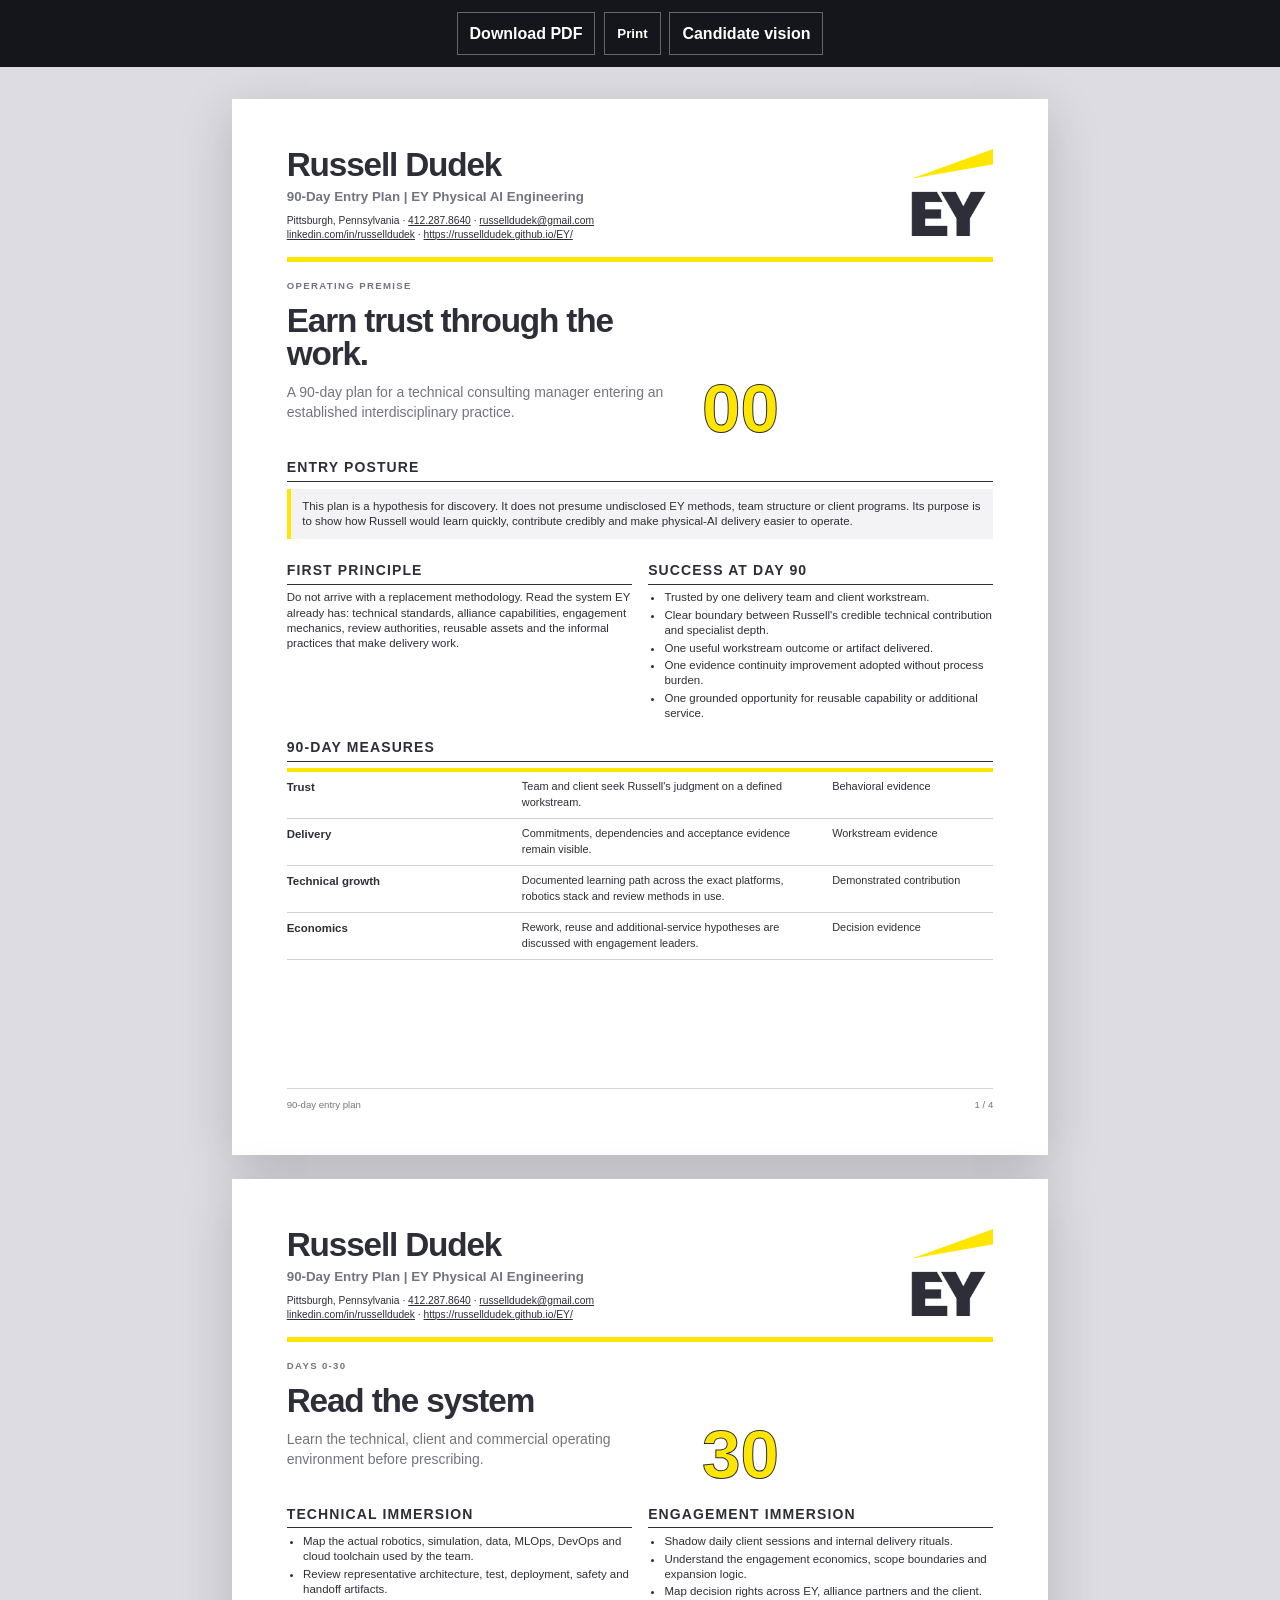
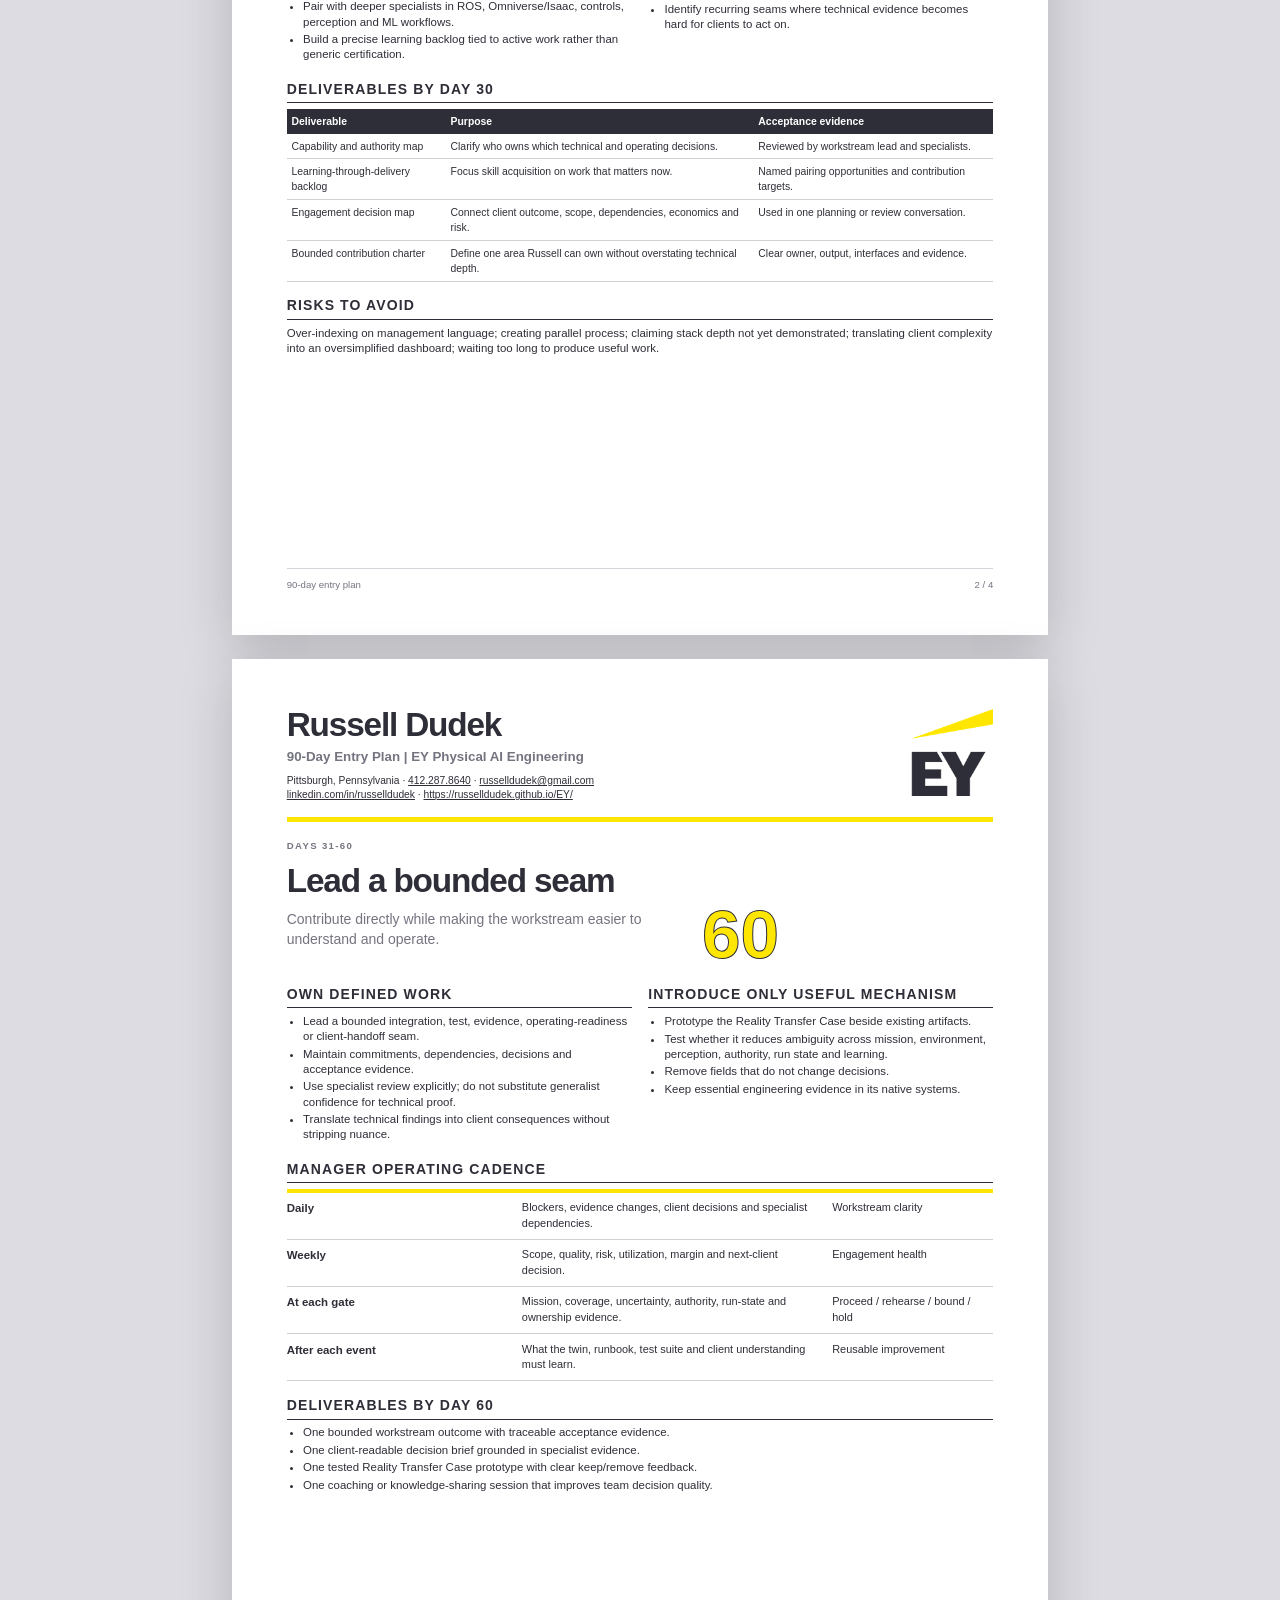
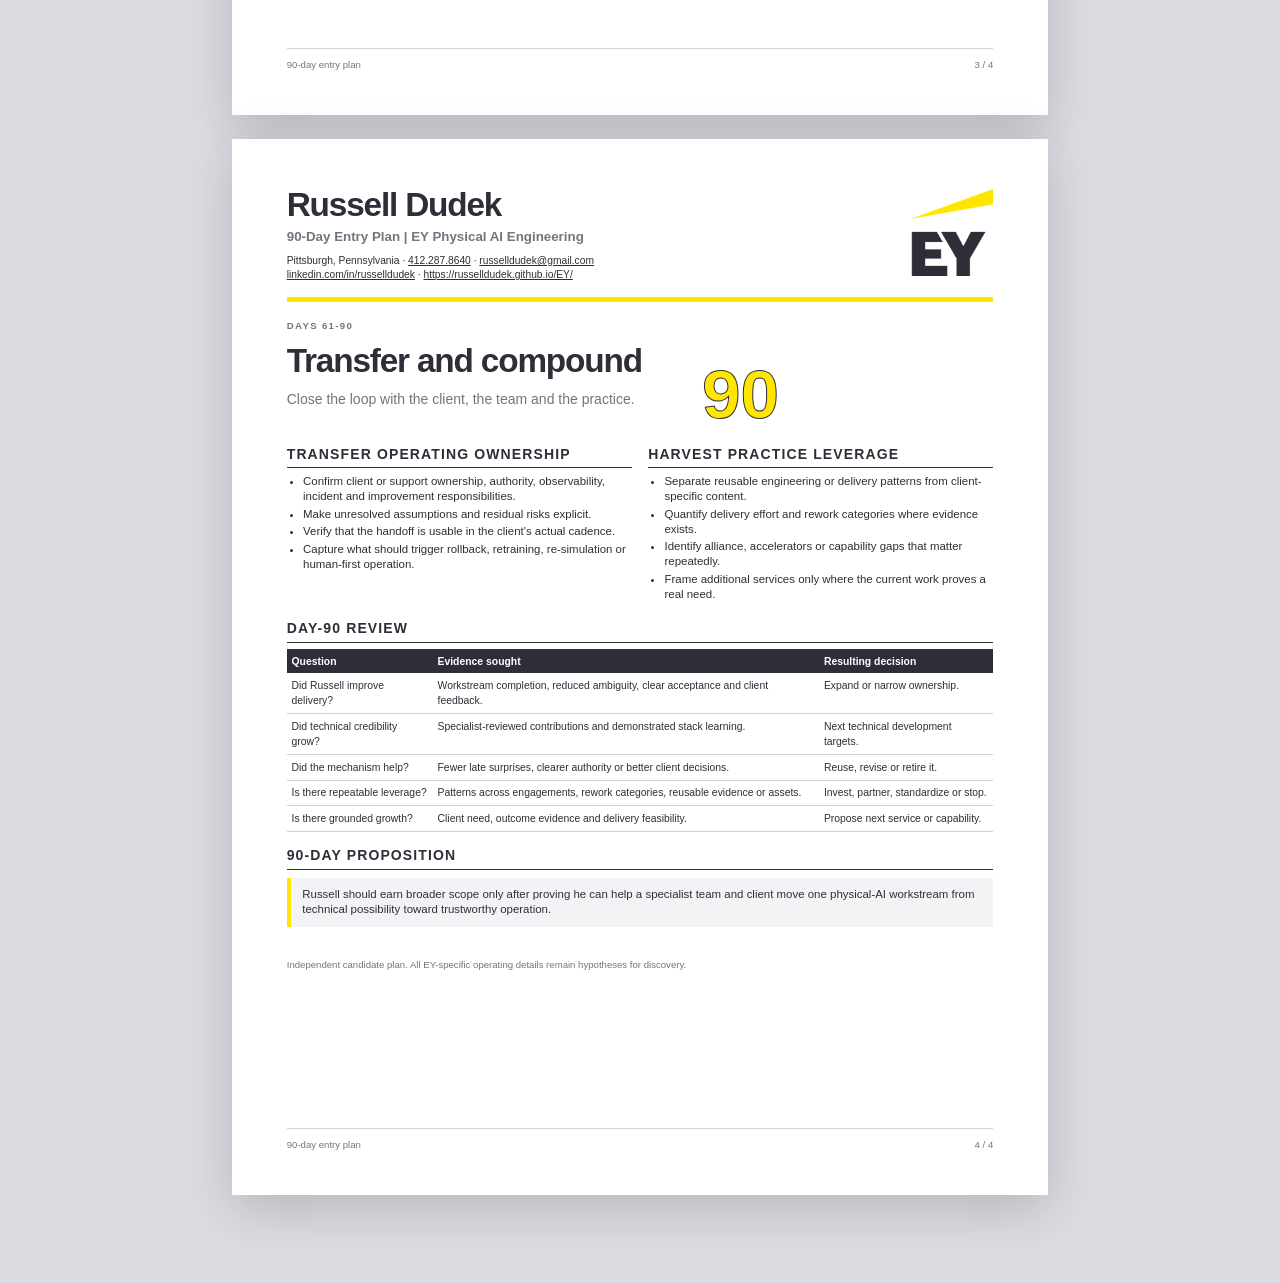
==== 90-day-plan.html @ 1c240300 "Add EY 90-day entry plan" ====
<!doctype html><html lang="en"><head><meta charset="utf-8"><meta name="author" content="Russell Dudek"><meta name="viewport" content="width=device-width,initial-scale=1"><title>EY Physical AI 90-Day Entry Plan</title><link rel="stylesheet" href="styles.css"></head><body class="document-body"><div class="document-actions"><a href="docs/Russell-Dudek-EY-90-Day-Plan.pdf">Download PDF</a><button onclick="window.print()">Print</button><a href="index.html">Candidate vision</a></div><main class="document-shell"><section class="document-page report-page"><header class="doc-header"><div><div class="doc-name">Russell Dudek</div><div class="doc-identity">90-Day Entry Plan | EY Physical AI Engineering</div><div class="doc-contact">Pittsburgh, Pennsylvania · <a href="tel:+14122878640">412.287.8640</a> · <a href="mailto:russelldudek@gmail.com">russelldudek@gmail.com</a><br><a href="https://www.linkedin.com/in/russelldudek">linkedin.com/in/russelldudek</a> · <a href="https://russelldudek.github.io/EY/">https://russelldudek.github.io/EY/</a></div></div><img class="doc-logo" src="assets/brand/ey-logo-crop.svg" alt="EY"></header>
<div class="doc-kicker">Operating premise</div><div class="report-hero"><div><h1 class="doc-title">Earn trust through the work.</h1><p class="doc-subtitle">A 90-day plan for a technical consulting manager entering an established interdisciplinary practice.</p></div><div class="report-number">00</div></div>
<div class="doc-section"><h2>Entry posture</h2><div class="doc-highlight"><p>This plan is a hypothesis for discovery. It does not presume undisclosed EY methods, team structure or client programs. Its purpose is to show how Russell would learn quickly, contribute credibly and make physical-AI delivery easier to operate.</p></div></div>
<div class="doc-grid-2"><div class="doc-section"><h2>First principle</h2><p>Do not arrive with a replacement methodology. Read the system EY already has: technical standards, alliance capabilities, engagement mechanics, review authorities, reusable assets and the informal practices that make delivery work.</p></div><div class="doc-section"><h2>Success at day 90</h2><ul><li>Trusted by one delivery team and client workstream.</li><li>Clear boundary between Russell's credible technical contribution and specialist depth.</li><li>One useful workstream outcome or artifact delivered.</li><li>One evidence continuity improvement adopted without process burden.</li><li>One grounded opportunity for reusable capability or additional service.</li></ul></div></div>
<div class="doc-section"><h2>90-day measures</h2><div class="matrix"><div class="matrix-row"><strong>Trust</strong><span>Team and client seek Russell's judgment on a defined workstream.</span><span>Behavioral evidence</span></div><div class="matrix-row"><strong>Delivery</strong><span>Commitments, dependencies and acceptance evidence remain visible.</span><span>Workstream evidence</span></div><div class="matrix-row"><strong>Technical growth</strong><span>Documented learning path across the exact platforms, robotics stack and review methods in use.</span><span>Demonstrated contribution</span></div><div class="matrix-row"><strong>Economics</strong><span>Rework, reuse and additional-service hypotheses are discussed with engagement leaders.</span><span>Decision evidence</span></div></div></div>
<footer class="doc-footer"><span>90-day entry plan</span><span>1 / 4</span></footer></section><section class="document-page report-page"><header class="doc-header"><div><div class="doc-name">Russell Dudek</div><div class="doc-identity">90-Day Entry Plan | EY Physical AI Engineering</div><div class="doc-contact">Pittsburgh, Pennsylvania · <a href="tel:+14122878640">412.287.8640</a> · <a href="mailto:russelldudek@gmail.com">russelldudek@gmail.com</a><br><a href="https://www.linkedin.com/in/russelldudek">linkedin.com/in/russelldudek</a> · <a href="https://russelldudek.github.io/EY/">https://russelldudek.github.io/EY/</a></div></div><img class="doc-logo" src="assets/brand/ey-logo-crop.svg" alt="EY"></header>
<div class="doc-kicker">Days 0-30</div><div class="report-hero"><div><h1 class="doc-title">Read the system</h1><p class="doc-subtitle">Learn the technical, client and commercial operating environment before prescribing.</p></div><div class="report-number">30</div></div>
<div class="doc-grid-2"><div class="doc-section"><h2>Technical immersion</h2><ul><li>Map the actual robotics, simulation, data, MLOps, DevOps and cloud toolchain used by the team.</li><li>Review representative architecture, test, deployment, safety and handoff artifacts.</li><li>Pair with deeper specialists in ROS, Omniverse/Isaac, controls, perception and ML workflows.</li><li>Build a precise learning backlog tied to active work rather than generic certification.</li></ul></div><div class="doc-section"><h2>Engagement immersion</h2><ul><li>Shadow daily client sessions and internal delivery rituals.</li><li>Understand the engagement economics, scope boundaries and expansion logic.</li><li>Map decision rights across EY, alliance partners and the client.</li><li>Identify recurring seams where technical evidence becomes hard for clients to act on.</li></ul></div></div>
<div class="doc-section"><h2>Deliverables by day 30</h2><table class="review-table"><thead><tr><th>Deliverable</th><th>Purpose</th><th>Acceptance evidence</th></tr></thead><tbody><tr><td>Capability and authority map</td><td>Clarify who owns which technical and operating decisions.</td><td>Reviewed by workstream lead and specialists.</td></tr><tr><td>Learning-through-delivery backlog</td><td>Focus skill acquisition on work that matters now.</td><td>Named pairing opportunities and contribution targets.</td></tr><tr><td>Engagement decision map</td><td>Connect client outcome, scope, dependencies, economics and risk.</td><td>Used in one planning or review conversation.</td></tr><tr><td>Bounded contribution charter</td><td>Define one area Russell can own without overstating technical depth.</td><td>Clear owner, output, interfaces and evidence.</td></tr></tbody></table></div>
<div class="doc-section"><h2>Risks to avoid</h2><p>Over-indexing on management language; creating parallel process; claiming stack depth not yet demonstrated; translating client complexity into an oversimplified dashboard; waiting too long to produce useful work.</p></div>
<footer class="doc-footer"><span>90-day entry plan</span><span>2 / 4</span></footer></section><section class="document-page report-page"><header class="doc-header"><div><div class="doc-name">Russell Dudek</div><div class="doc-identity">90-Day Entry Plan | EY Physical AI Engineering</div><div class="doc-contact">Pittsburgh, Pennsylvania · <a href="tel:+14122878640">412.287.8640</a> · <a href="mailto:russelldudek@gmail.com">russelldudek@gmail.com</a><br><a href="https://www.linkedin.com/in/russelldudek">linkedin.com/in/russelldudek</a> · <a href="https://russelldudek.github.io/EY/">https://russelldudek.github.io/EY/</a></div></div><img class="doc-logo" src="assets/brand/ey-logo-crop.svg" alt="EY"></header>
<div class="doc-kicker">Days 31-60</div><div class="report-hero"><div><h1 class="doc-title">Lead a bounded seam</h1><p class="doc-subtitle">Contribute directly while making the workstream easier to understand and operate.</p></div><div class="report-number">60</div></div>
<div class="doc-grid-2"><div class="doc-section"><h2>Own defined work</h2><ul><li>Lead a bounded integration, test, evidence, operating-readiness or client-handoff seam.</li><li>Maintain commitments, dependencies, decisions and acceptance evidence.</li><li>Use specialist review explicitly; do not substitute generalist confidence for technical proof.</li><li>Translate technical findings into client consequences without stripping nuance.</li></ul></div><div class="doc-section"><h2>Introduce only useful mechanism</h2><ul><li>Prototype the Reality Transfer Case beside existing artifacts.</li><li>Test whether it reduces ambiguity across mission, environment, perception, authority, run state and learning.</li><li>Remove fields that do not change decisions.</li><li>Keep essential engineering evidence in its native systems.</li></ul></div></div>
<div class="doc-section"><h2>Manager operating cadence</h2><div class="matrix"><div class="matrix-row"><strong>Daily</strong><span>Blockers, evidence changes, client decisions and specialist dependencies.</span><span>Workstream clarity</span></div><div class="matrix-row"><strong>Weekly</strong><span>Scope, quality, risk, utilization, margin and next-client decision.</span><span>Engagement health</span></div><div class="matrix-row"><strong>At each gate</strong><span>Mission, coverage, uncertainty, authority, run-state and ownership evidence.</span><span>Proceed / rehearse / bound / hold</span></div><div class="matrix-row"><strong>After each event</strong><span>What the twin, runbook, test suite and client understanding must learn.</span><span>Reusable improvement</span></div></div></div>
<div class="doc-section"><h2>Deliverables by day 60</h2><ul><li>One bounded workstream outcome with traceable acceptance evidence.</li><li>One client-readable decision brief grounded in specialist evidence.</li><li>One tested Reality Transfer Case prototype with clear keep/remove feedback.</li><li>One coaching or knowledge-sharing session that improves team decision quality.</li></ul></div>
<footer class="doc-footer"><span>90-day entry plan</span><span>3 / 4</span></footer></section><section class="document-page report-page"><header class="doc-header"><div><div class="doc-name">Russell Dudek</div><div class="doc-identity">90-Day Entry Plan | EY Physical AI Engineering</div><div class="doc-contact">Pittsburgh, Pennsylvania · <a href="tel:+14122878640">412.287.8640</a> · <a href="mailto:russelldudek@gmail.com">russelldudek@gmail.com</a><br><a href="https://www.linkedin.com/in/russelldudek">linkedin.com/in/russelldudek</a> · <a href="https://russelldudek.github.io/EY/">https://russelldudek.github.io/EY/</a></div></div><img class="doc-logo" src="assets/brand/ey-logo-crop.svg" alt="EY"></header>
<div class="doc-kicker">Days 61-90</div><div class="report-hero"><div><h1 class="doc-title">Transfer and compound</h1><p class="doc-subtitle">Close the loop with the client, the team and the practice.</p></div><div class="report-number">90</div></div>
<div class="doc-grid-2"><div class="doc-section"><h2>Transfer operating ownership</h2><ul><li>Confirm client or support ownership, authority, observability, incident and improvement responsibilities.</li><li>Make unresolved assumptions and residual risks explicit.</li><li>Verify that the handoff is usable in the client's actual cadence.</li><li>Capture what should trigger rollback, retraining, re-simulation or human-first operation.</li></ul></div><div class="doc-section"><h2>Harvest practice leverage</h2><ul><li>Separate reusable engineering or delivery patterns from client-specific content.</li><li>Quantify delivery effort and rework categories where evidence exists.</li><li>Identify alliance, accelerators or capability gaps that matter repeatedly.</li><li>Frame additional services only where the current work proves a real need.</li></ul></div></div>
<div class="doc-section"><h2>Day-90 review</h2><table class="review-table"><thead><tr><th>Question</th><th>Evidence sought</th><th>Resulting decision</th></tr></thead><tbody><tr><td>Did Russell improve delivery?</td><td>Workstream completion, reduced ambiguity, clear acceptance and client feedback.</td><td>Expand or narrow ownership.</td></tr><tr><td>Did technical credibility grow?</td><td>Specialist-reviewed contributions and demonstrated stack learning.</td><td>Next technical development targets.</td></tr><tr><td>Did the mechanism help?</td><td>Fewer late surprises, clearer authority or better client decisions.</td><td>Reuse, revise or retire it.</td></tr><tr><td>Is there repeatable leverage?</td><td>Patterns across engagements, rework categories, reusable evidence or assets.</td><td>Invest, partner, standardize or stop.</td></tr><tr><td>Is there grounded growth?</td><td>Client need, outcome evidence and delivery feasibility.</td><td>Propose next service or capability.</td></tr></tbody></table></div>
<div class="doc-section"><h2>90-day proposition</h2><div class="doc-highlight"><p>Russell should earn broader scope only after proving he can help a specialist team and client move one physical-AI workstream from technical possibility toward trustworthy operation.</p></div></div>
<p class="nonendorsement">Independent candidate plan. All EY-specific operating details remain hypotheses for discovery.</p>
<footer class="doc-footer"><span>90-day entry plan</span><span>4 / 4</span></footer></section></main></body></html>
---- styles.css ----
@import url("brand-tokens.css");
@import url("styles-1.css");
@import url("styles-2.css");
@import url("styles-3.css");
@import url("styles-4.css");
@import url("styles-5.css");
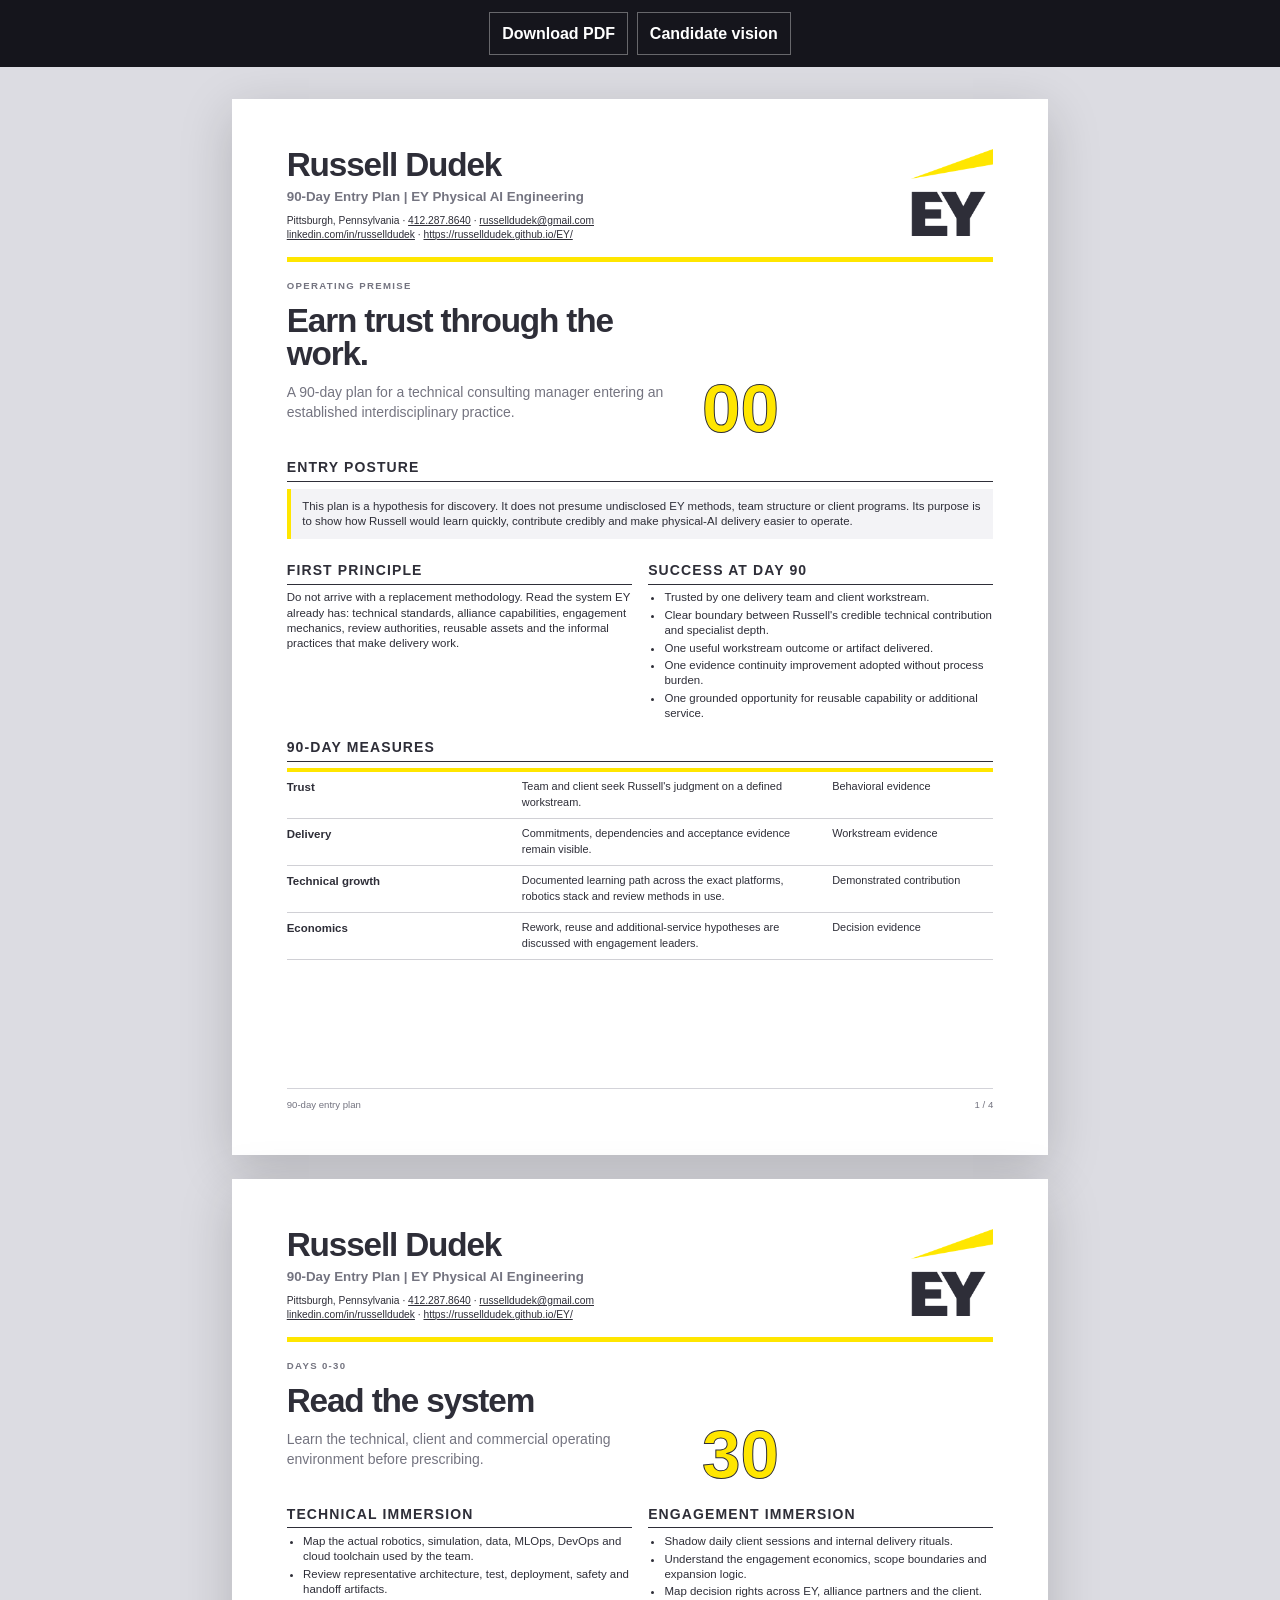
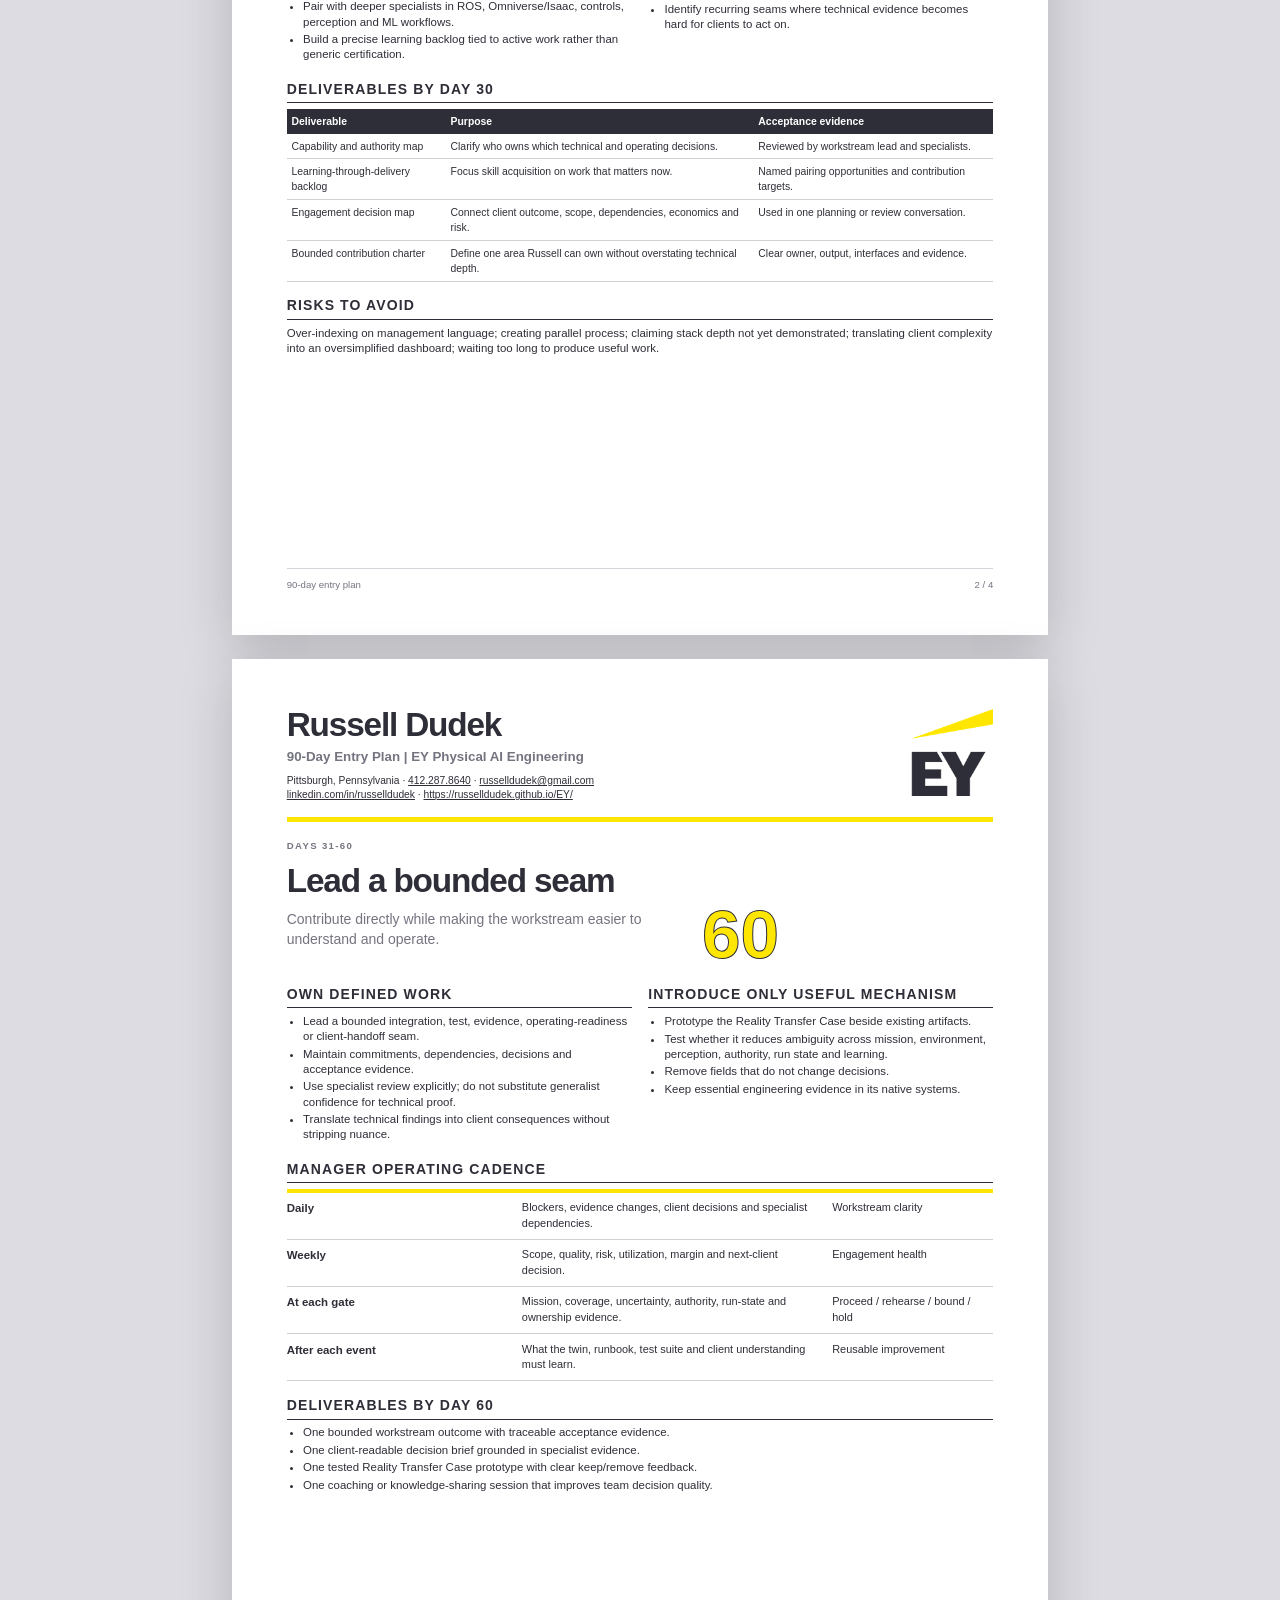
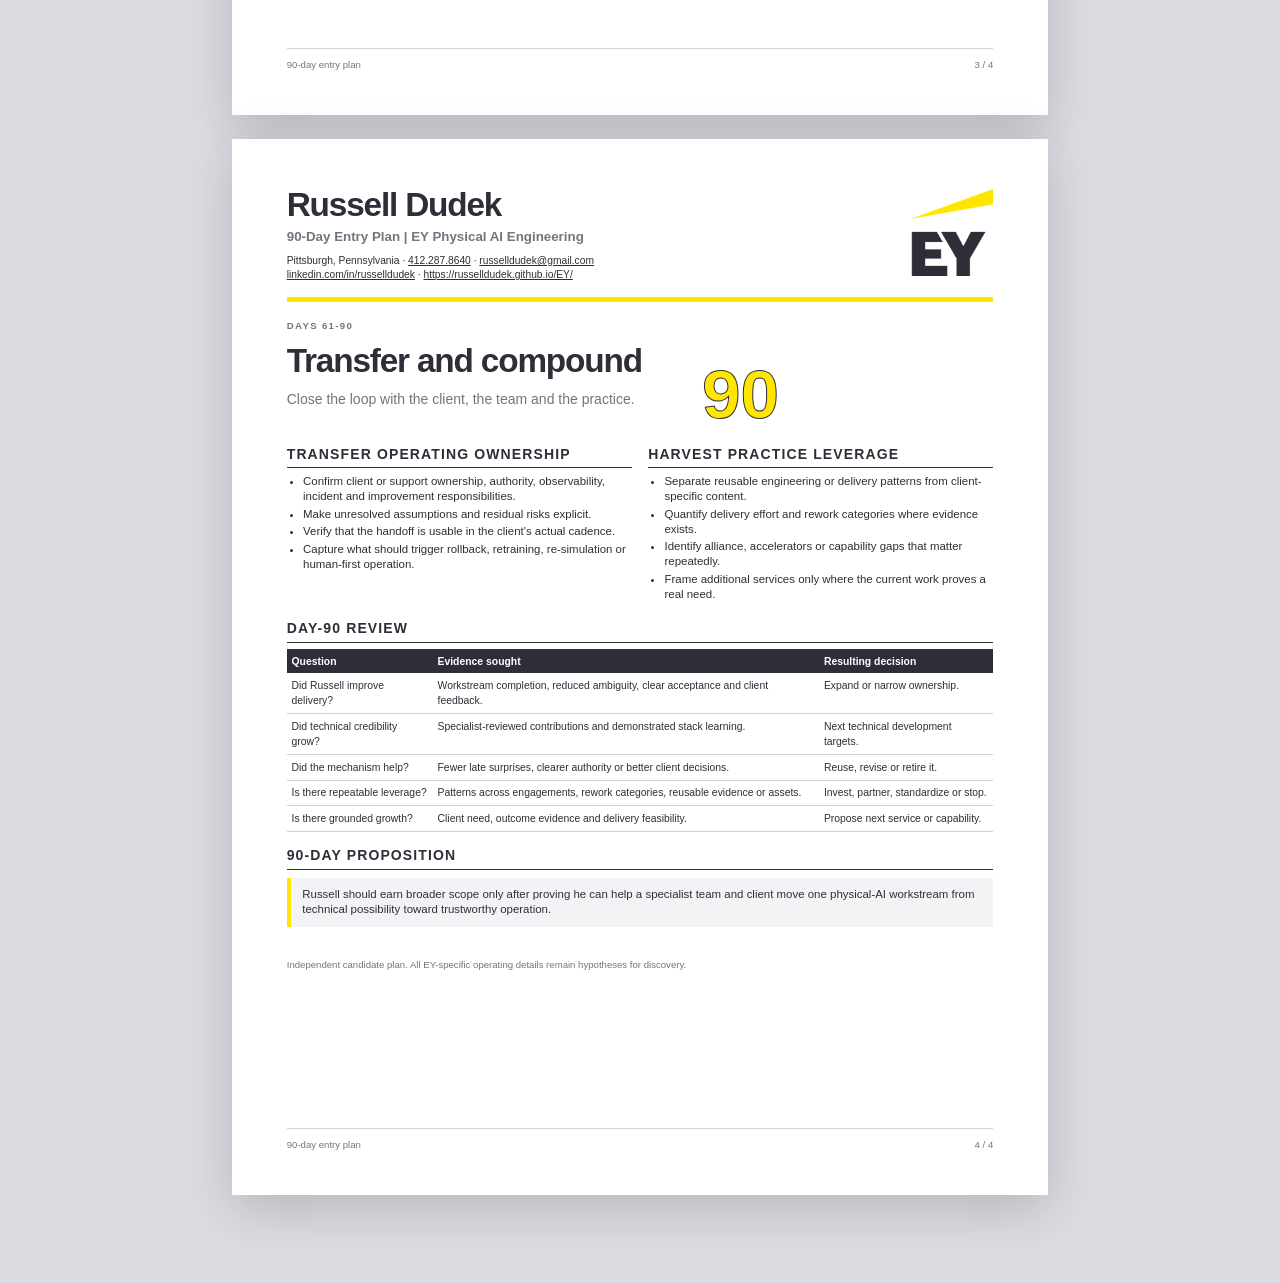
==== commit f93a8452: "Make 90-day plan PDF action a direct download" ====
--- a/90-day-plan.html
+++ b/90-day-plan.html
@@ -1,4 +1,4 @@
-<!doctype html><html lang="en"><head><meta charset="utf-8"><meta name="author" content="Russell Dudek"><meta name="viewport" content="width=device-width,initial-scale=1"><title>EY Physical AI 90-Day Entry Plan</title><link rel="stylesheet" href="styles.css"></head><body class="document-body"><div class="document-actions"><a href="docs/Russell-Dudek-EY-90-Day-Plan.pdf">Download PDF</a><button onclick="window.print()">Print</button><a href="index.html">Candidate vision</a></div><main class="document-shell"><section class="document-page report-page"><header class="doc-header"><div><div class="doc-name">Russell Dudek</div><div class="doc-identity">90-Day Entry Plan | EY Physical AI Engineering</div><div class="doc-contact">Pittsburgh, Pennsylvania · <a href="tel:+14122878640">412.287.8640</a> · <a href="mailto:russelldudek@gmail.com">russelldudek@gmail.com</a><br><a href="https://www.linkedin.com/in/russelldudek">linkedin.com/in/russelldudek</a> · <a href="https://russelldudek.github.io/EY/">https://russelldudek.github.io/EY/</a></div></div><img class="doc-logo" src="assets/brand/ey-logo-crop.svg" alt="EY"></header>
+<!doctype html><html lang="en"><head><meta charset="utf-8"><meta name="author" content="Russell Dudek"><meta name="viewport" content="width=device-width,initial-scale=1"><title>EY Physical AI 90-Day Entry Plan</title><link rel="stylesheet" href="styles.css"></head><body class="document-body"><div class="document-actions"><a href="docs/Russell-Dudek-EY-90-Day-Plan.pdf" download="Russell-Dudek-EY-90-Day-Plan.pdf">Download PDF</a><a href="index.html">Candidate vision</a></div><main class="document-shell"><section class="document-page report-page"><header class="doc-header"><div><div class="doc-name">Russell Dudek</div><div class="doc-identity">90-Day Entry Plan | EY Physical AI Engineering</div><div class="doc-contact">Pittsburgh, Pennsylvania · <a href="tel:+14122878640">412.287.8640</a> · <a href="mailto:russelldudek@gmail.com">russelldudek@gmail.com</a><br><a href="https://www.linkedin.com/in/russelldudek">linkedin.com/in/russelldudek</a> · <a href="https://russelldudek.github.io/EY/">https://russelldudek.github.io/EY/</a></div></div><img class="doc-logo" src="assets/brand/ey-logo-crop.svg" alt="EY"></header>
 <div class="doc-kicker">Operating premise</div><div class="report-hero"><div><h1 class="doc-title">Earn trust through the work.</h1><p class="doc-subtitle">A 90-day plan for a technical consulting manager entering an established interdisciplinary practice.</p></div><div class="report-number">00</div></div>
 <div class="doc-section"><h2>Entry posture</h2><div class="doc-highlight"><p>This plan is a hypothesis for discovery. It does not presume undisclosed EY methods, team structure or client programs. Its purpose is to show how Russell would learn quickly, contribute credibly and make physical-AI delivery easier to operate.</p></div></div>
 <div class="doc-grid-2"><div class="doc-section"><h2>First principle</h2><p>Do not arrive with a replacement methodology. Read the system EY already has: technical standards, alliance capabilities, engagement mechanics, review authorities, reusable assets and the informal practices that make delivery work.</p></div><div class="doc-section"><h2>Success at day 90</h2><ul><li>Trusted by one delivery team and client workstream.</li><li>Clear boundary between Russell's credible technical contribution and specialist depth.</li><li>One useful workstream outcome or artifact delivered.</li><li>One evidence continuity improvement adopted without process burden.</li><li>One grounded opportunity for reusable capability or additional service.</li></ul></div></div>
@@ -19,4 +19,4 @@
 <div class="doc-section"><h2>Day-90 review</h2><table class="review-table"><thead><tr><th>Question</th><th>Evidence sought</th><th>Resulting decision</th></tr></thead><tbody><tr><td>Did Russell improve delivery?</td><td>Workstream completion, reduced ambiguity, clear acceptance and client feedback.</td><td>Expand or narrow ownership.</td></tr><tr><td>Did technical credibility grow?</td><td>Specialist-reviewed contributions and demonstrated stack learning.</td><td>Next technical development targets.</td></tr><tr><td>Did the mechanism help?</td><td>Fewer late surprises, clearer authority or better client decisions.</td><td>Reuse, revise or retire it.</td></tr><tr><td>Is there repeatable leverage?</td><td>Patterns across engagements, rework categories, reusable evidence or assets.</td><td>Invest, partner, standardize or stop.</td></tr><tr><td>Is there grounded growth?</td><td>Client need, outcome evidence and delivery feasibility.</td><td>Propose next service or capability.</td></tr></tbody></table></div>
 <div class="doc-section"><h2>90-day proposition</h2><div class="doc-highlight"><p>Russell should earn broader scope only after proving he can help a specialist team and client move one physical-AI workstream from technical possibility toward trustworthy operation.</p></div></div>
 <p class="nonendorsement">Independent candidate plan. All EY-specific operating details remain hypotheses for discovery.</p>
-<footer class="doc-footer"><span>90-day entry plan</span><span>4 / 4</span></footer></section></main></body></html>
+<footer class="doc-footer"><span>90-day entry plan</span><span>4 / 4</span></footer></section></main></body></html>
--- a/styles.css
+++ b/styles.css
@@ -4,3 +4,4 @@
 @import url("styles-3.css");
 @import url("styles-4.css");
 @import url("styles-5.css");
+@import url("redesign.css");
